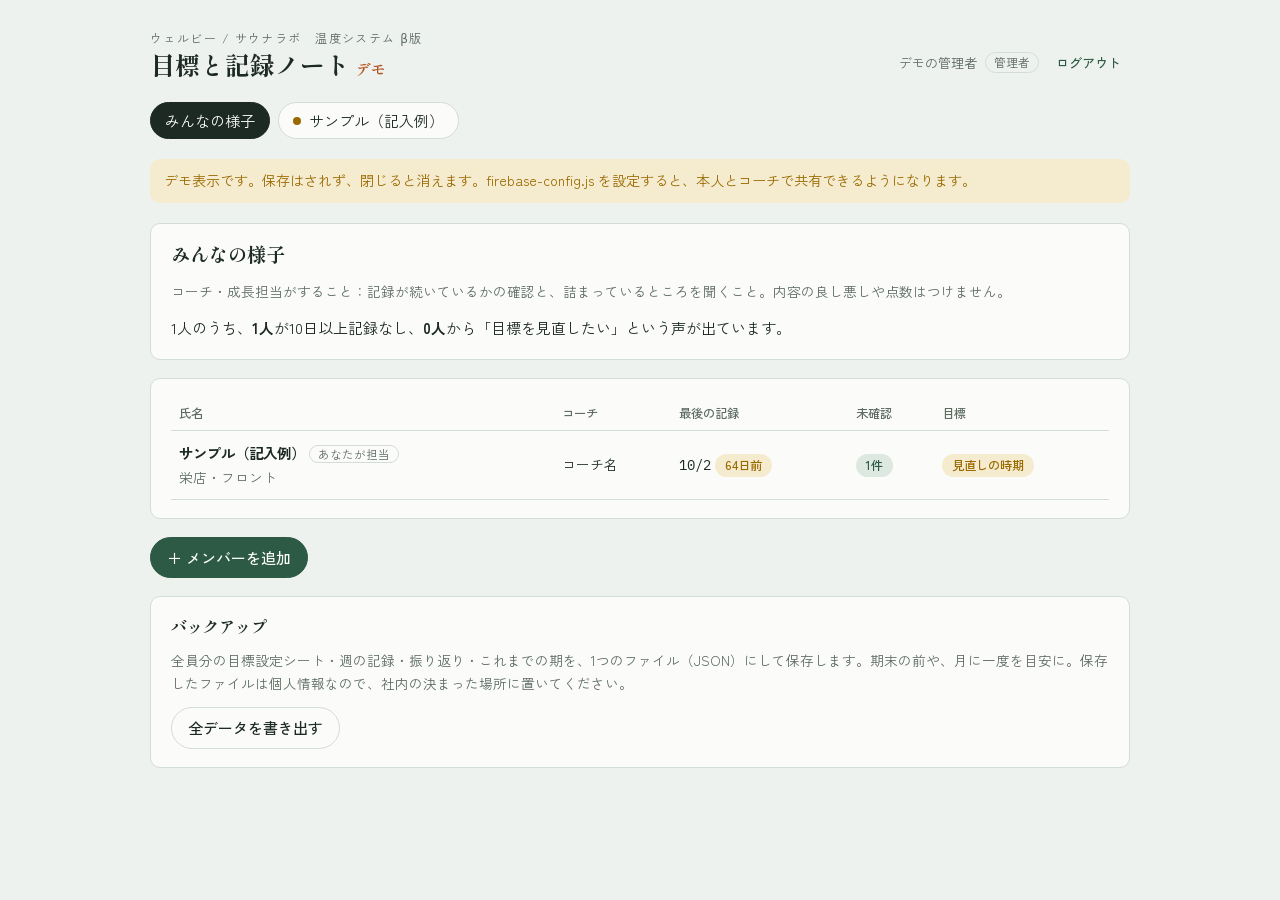
==== demo.html @ bc0bc082 "Add files via upload" ====
<!doctype html>
<html lang="ja">
<head>
<meta charset="utf-8">
<meta name="viewport" content="width=device-width,initial-scale=1,viewport-fit=cover">
<meta name="robots" content="noindex">
<title>目標と記録ノート（デモ）</title>
<link rel="preconnect" href="https://fonts.googleapis.com">
<link rel="preconnect" href="https://fonts.gstatic.com" crossorigin>
<link rel="stylesheet" href="https://fonts.googleapis.com/css2?family=Shippori+Mincho:wght@600;700&family=Zen+Kaku+Gothic+New:wght@400;500;700&family=IBM+Plex+Mono:wght@500&display=swap">
<link rel="stylesheet" href="style.css">
</head>
<body>
<div class="wrap">
  <header class="top">
    <div class="brand">
      <small>ウェルビー / サウナラボ　温度システム β版</small>
      <h1>目標と記録ノート <span style="font-size:.6em;color:var(--ember)">デモ</span></h1>
    </div>
    <div id="account" class="account"></div>
  </header>
  <div class="people" id="people"></div>
  <div id="notice" class="notice" hidden></div>
  <main id="main">
    <div class="card emptystate">
      <h2>読み込んでいます</h2>
      <p class="muted">目標設定シートと週次記録を、ひとつの画面で書いて見返せるノートです。</p>
    </div>
  </main>
</div>
<div id="toast" class="toast" hidden></div>
<script src="demo-data.js"></script>
<script src="app.js"></script>
</body>
</html>
---- style.css ----
/* 目標と記録ノート — 上に「つながりの1本」、その下に4つのタブ。記録のたびに目標を読む流れを画面の順番でつくる */
:root{
  --bg:#EEF2EE;          /* 朝霧 */
  --paper:#FBFCFA;
  --ink:#1D2A23;
  --muted:#5D6B63;
  --line:#D3DCD5;
  --forest:#2D5A45;      /* 杉 */
  --forest-soft:#DCE8E0;
  --ember:#B5531F;       /* ストーブの熾火 */
  --ember-soft:#F6E3D6;
  --ok:#2F7A4F; --ok-soft:#DDEFE3;
  --warn:#9A6A00; --warn-soft:#F5EBCF;
  --font-display:"Shippori Mincho","Hiragino Mincho ProN","Yu Mincho",serif;
  --font-body:"Zen Kaku Gothic New","Hiragino Kaku Gothic ProN","Yu Gothic",system-ui,sans-serif;
  --font-num:"IBM Plex Mono",ui-monospace,monospace;
  --r:10px;
  color-scheme:light;  /* 端末がダークモードでも、いつも明るい画面で表示する */
}
*{box-sizing:border-box}
body{background:var(--bg);color:var(--ink);font-family:var(--font-body);font-size:15px;line-height:1.7;padding:0 16px;padding-block:20px 60px}
.wrap{max-width:980px;margin:0 auto;display:flex;flex-direction:column;gap:20px}
h1,h2,h3{font-family:var(--font-display);text-wrap:balance;margin:0;line-height:1.35}
h1{font-size:1.55rem}
h2{font-size:1.2rem}
h3{font-size:1.02rem}
p{margin:0}
.muted{color:var(--muted)}
.small{font-size:.85rem}
.num{font-family:var(--font-num);font-variant-numeric:tabular-nums}
button,input,textarea,select{font:inherit;color:inherit}
button{cursor:pointer}
:focus-visible{outline:2px solid var(--ember);outline-offset:2px}

header.top{display:flex;flex-wrap:wrap;align-items:flex-end;justify-content:space-between;gap:12px}
.brand small{display:block;font-size:.75rem;letter-spacing:.12em;color:var(--muted)}
.notice{background:var(--warn-soft);color:var(--warn);border-radius:var(--r);padding:10px 14px;font-size:.88rem}

.btn{border:1px solid var(--line);background:var(--paper);border-radius:999px;padding:7px 16px;font-weight:500}
.btn:hover{border-color:var(--forest)}
.btn.primary{background:var(--forest);border-color:var(--forest);color:var(--paper)}
.btn.ember{background:var(--ember);border-color:var(--ember);color:var(--paper)}
.btn.ghost{background:transparent;border-color:transparent;color:var(--forest);padding-inline:8px}
.btn:disabled{opacity:.5;cursor:default}

.people{display:flex;flex-wrap:wrap;gap:8px;align-items:center}
.chip-person{border:1px solid var(--line);background:var(--paper);border-radius:999px;padding:5px 14px;display:inline-flex;gap:8px;align-items:center}
.chip-person[aria-pressed="true"]{background:var(--ink);color:var(--paper);border-color:var(--ink)}
.dot{width:8px;height:8px;border-radius:50%;background:var(--line);flex:none}
.dot.warn{background:var(--warn)} .dot.ember{background:var(--ember)} .dot.ok{background:var(--ok)}

.pill{display:inline-flex;align-items:center;gap:4px;border-radius:999px;padding:1px 10px;font-size:.78rem;font-weight:500;white-space:nowrap}
.pill.ok{background:var(--ok-soft);color:var(--ok)}
.pill.warn{background:var(--warn-soft);color:var(--warn)}
.pill.ember{background:var(--ember-soft);color:var(--ember)}
.pill.plain{background:var(--forest-soft);color:var(--forest)}

/* つながりの1本 */
.chain{background:var(--paper);border:1px solid var(--line);border-radius:14px;padding:20px 22px;display:grid;gap:4px}
.chain-head{display:flex;flex-wrap:wrap;gap:10px;justify-content:space-between;align-items:center;margin-bottom:8px}
.link{display:grid;grid-template-columns:96px 1fr;gap:12px;padding:8px 0}
.link .lab{font-size:.75rem;letter-spacing:.08em;color:var(--muted);padding-top:3px}
.link .val{min-width:0}
.arrow{grid-column:2;color:var(--line);font-size:.8rem;line-height:1;padding-left:2px}
.mission{font-family:var(--font-display);font-size:1.12rem}
.goal-line{display:flex;gap:10px;align-items:baseline}
.goal-line .gno{font-family:var(--font-num);font-size:.8rem;color:var(--ember);flex:none}
.forwhat{background:linear-gradient(transparent 62%,var(--ember-soft) 62%)}
.empty-val{color:var(--muted);font-style:normal}
@media (max-width:560px){.link{grid-template-columns:1fr;gap:2px}.arrow{grid-column:1}}

.nudge{display:flex;flex-wrap:wrap;gap:12px;align-items:center;justify-content:space-between;background:var(--ember-soft);border-radius:var(--r);padding:12px 16px}
.nudge p{color:var(--ember);font-weight:500}

/* tabs */
.tabs{display:flex;gap:4px;border-bottom:1px solid var(--line);overflow-x:auto}
.tab{border:0;background:transparent;padding:10px 14px;border-bottom:3px solid transparent;color:var(--muted);font-weight:500;white-space:nowrap}
.tab[aria-selected="true"]{color:var(--ink);border-color:var(--forest)}

.panel{display:flex;flex-direction:column;gap:18px}
.card{background:var(--paper);border:1px solid var(--line);border-radius:var(--r);padding:18px 20px;display:flex;flex-direction:column;gap:12px}
.step{display:flex;gap:12px;align-items:baseline}
.step .sn{font-family:var(--font-num);color:var(--paper);background:var(--forest);border-radius:50%;width:24px;height:24px;display:inline-grid;place-items:center;font-size:.8rem;flex:none}
.hint{font-size:.85rem;color:var(--muted)}

label.f{display:flex;flex-direction:column;gap:4px;font-size:.88rem;font-weight:500;min-width:0}
label.f span.h{font-weight:400;color:var(--muted);font-size:.8rem}
input[type=text],input[type=number],input[type=date],textarea,select{width:100%;border:1px solid var(--line);border-radius:8px;background:var(--bg);padding:8px 10px;font-weight:400}
textarea{min-height:64px;resize:vertical}
.grid2{display:grid;grid-template-columns:repeat(auto-fit,minmax(240px,1fr));gap:12px}
.grid3{display:grid;grid-template-columns:repeat(auto-fit,minmax(200px,1fr));gap:12px}

.readout{border-left:3px solid var(--ember);padding:6px 0 6px 14px;font-family:var(--font-display);font-size:1.02rem}
.choice{display:flex;flex-wrap:wrap;gap:6px}
.choice label{border:1px solid var(--line);border-radius:999px;padding:4px 14px;font-size:.88rem;cursor:pointer;background:var(--paper)}
.choice input{position:absolute;opacity:0;pointer-events:none}
.choice input:checked+span{font-weight:700}
.choice label:has(input:checked){background:var(--forest);border-color:var(--forest);color:var(--paper)}
.choice label:has(input[value=change]:checked){background:var(--ember);border-color:var(--ember)}
.choice label:has(input:focus-visible){outline:2px solid var(--ember);outline-offset:2px}

.goalcheck{display:flex;flex-direction:column;gap:8px;padding:12px 0;border-top:1px dashed var(--line)}
.goalcheck:first-of-type{border-top:0}

.numrow{display:grid;grid-template-columns:1fr 120px;gap:10px;align-items:center;padding:6px 0}
.numrow .meta{font-size:.8rem;color:var(--muted)}

/* timeline */
.tl{display:flex;flex-direction:column}
.tl-item{display:grid;grid-template-columns:90px 1fr;gap:14px;padding:14px 0;border-top:1px solid var(--line)}
.tl-item:first-child{border-top:0}
.tl-date{font-family:var(--font-num);font-size:.85rem;color:var(--muted)}
.tl-body{display:flex;flex-direction:column;gap:6px;min-width:0}
.tl-vals{display:flex;flex-wrap:wrap;gap:6px}
.kv{font-size:.88rem}
.kv b{font-weight:500;color:var(--muted);margin-right:6px;font-size:.78rem}
@media (max-width:560px){.tl-item{grid-template-columns:1fr;gap:4px}}

.charts{display:grid;grid-template-columns:repeat(auto-fit,minmax(260px,1fr));gap:12px}
.chart svg{width:100%;height:auto;display:block}
.chart .t{font-size:.85rem;font-weight:500}

table.team{width:100%;min-width:560px;border-collapse:collapse;font-size:.9rem}
table.team th{text-align:left;font-weight:500;color:var(--muted);font-size:.78rem;padding:6px 8px;border-bottom:1px solid var(--line);white-space:nowrap}
table.team td{padding:10px 8px;border-bottom:1px solid var(--line);vertical-align:middle}
table.team tr.row{cursor:pointer}
table.team tr.row:hover td{background:var(--forest-soft)}
.tablewrap{overflow-x:auto}

details.sec{background:var(--paper);border:1px solid var(--line);border-radius:var(--r)}
details.sec>summary{cursor:pointer;padding:14px 20px;font-family:var(--font-display);font-weight:700;font-size:1.05rem;list-style:none;display:flex;justify-content:space-between;gap:10px}
details.sec>summary::after{content:"＋";color:var(--muted);font-family:var(--font-body)}
details.sec[open]>summary::after{content:"－"}
details.sec>.in{padding:0 20px 20px;display:flex;flex-direction:column;gap:14px}
.checks{display:flex;flex-direction:column;gap:6px;font-size:.9rem}
.checks label{display:flex;gap:8px;align-items:flex-start}
.checks input{margin-top:5px}
.goalbox{border:1px solid var(--line);border-radius:var(--r);padding:14px;display:flex;flex-direction:column;gap:12px;background:var(--bg)}
.savebar{position:sticky;bottom:0;padding:12px 0 calc(12px + env(safe-area-inset-bottom,0px));background:linear-gradient(transparent,var(--bg) 30%);display:flex;flex-wrap:wrap;gap:10px;align-items:center;justify-content:flex-end}
.toast{position:fixed;left:50%;transform:translateX(-50%);bottom:calc(24px + env(safe-area-inset-bottom,0px));background:var(--ink);color:var(--paper);padding:8px 18px;border-radius:999px;font-size:.9rem;z-index:10}
.hist{font-size:.85rem;display:flex;flex-direction:column;gap:8px}
.hist div{border-left:2px solid var(--line);padding-left:10px}
.emptystate{text-align:left;padding:28px 22px;display:flex;flex-direction:column;gap:10px}
.confirm-inline{display:flex;gap:8px;align-items:center;flex-wrap:wrap}
@media (prefers-reduced-motion: reduce){*{transition:none!important}}

/* ---- ログイン・アカウント ---- */
.account{display:flex;align-items:center;gap:8px;font-size:.82rem;color:var(--muted)}
.login{max-width:440px;margin:24px auto 0;width:100%}
.login .or{display:flex;align-items:center;gap:10px;color:var(--muted);font-size:.8rem}
.login .or::before,.login .or::after{content:"";flex:1;border-top:1px solid var(--line)}
.btn.google{display:flex;justify-content:center;gap:10px;align-items:center;width:100%;padding:10px 16px}
.btn.wide{width:100%;padding:10px 16px}
.segment{display:flex;gap:4px;background:var(--bg);border-radius:999px;padding:3px}
.segment button{flex:1;border:0;background:transparent;border-radius:999px;padding:6px 8px;font-size:.85rem;color:var(--muted)}
.segment button[aria-pressed="true"]{background:var(--paper);color:var(--ink);font-weight:700}
.err{color:var(--ember);font-size:.85rem}
.role{white-space:nowrap;font-size:.72rem;border:1px solid var(--line);border-radius:999px;padding:0 8px;color:var(--muted)}
.coachnote{background:var(--forest-soft);border-radius:8px;padding:8px 12px;font-size:.88rem}
.coachnote b{color:var(--forest);font-weight:700;margin-right:6px;font-size:.78rem}
.inline-form{display:flex;gap:8px;align-items:flex-start;flex-wrap:wrap}
.inline-form textarea{flex:1;min-width:200px;min-height:44px}
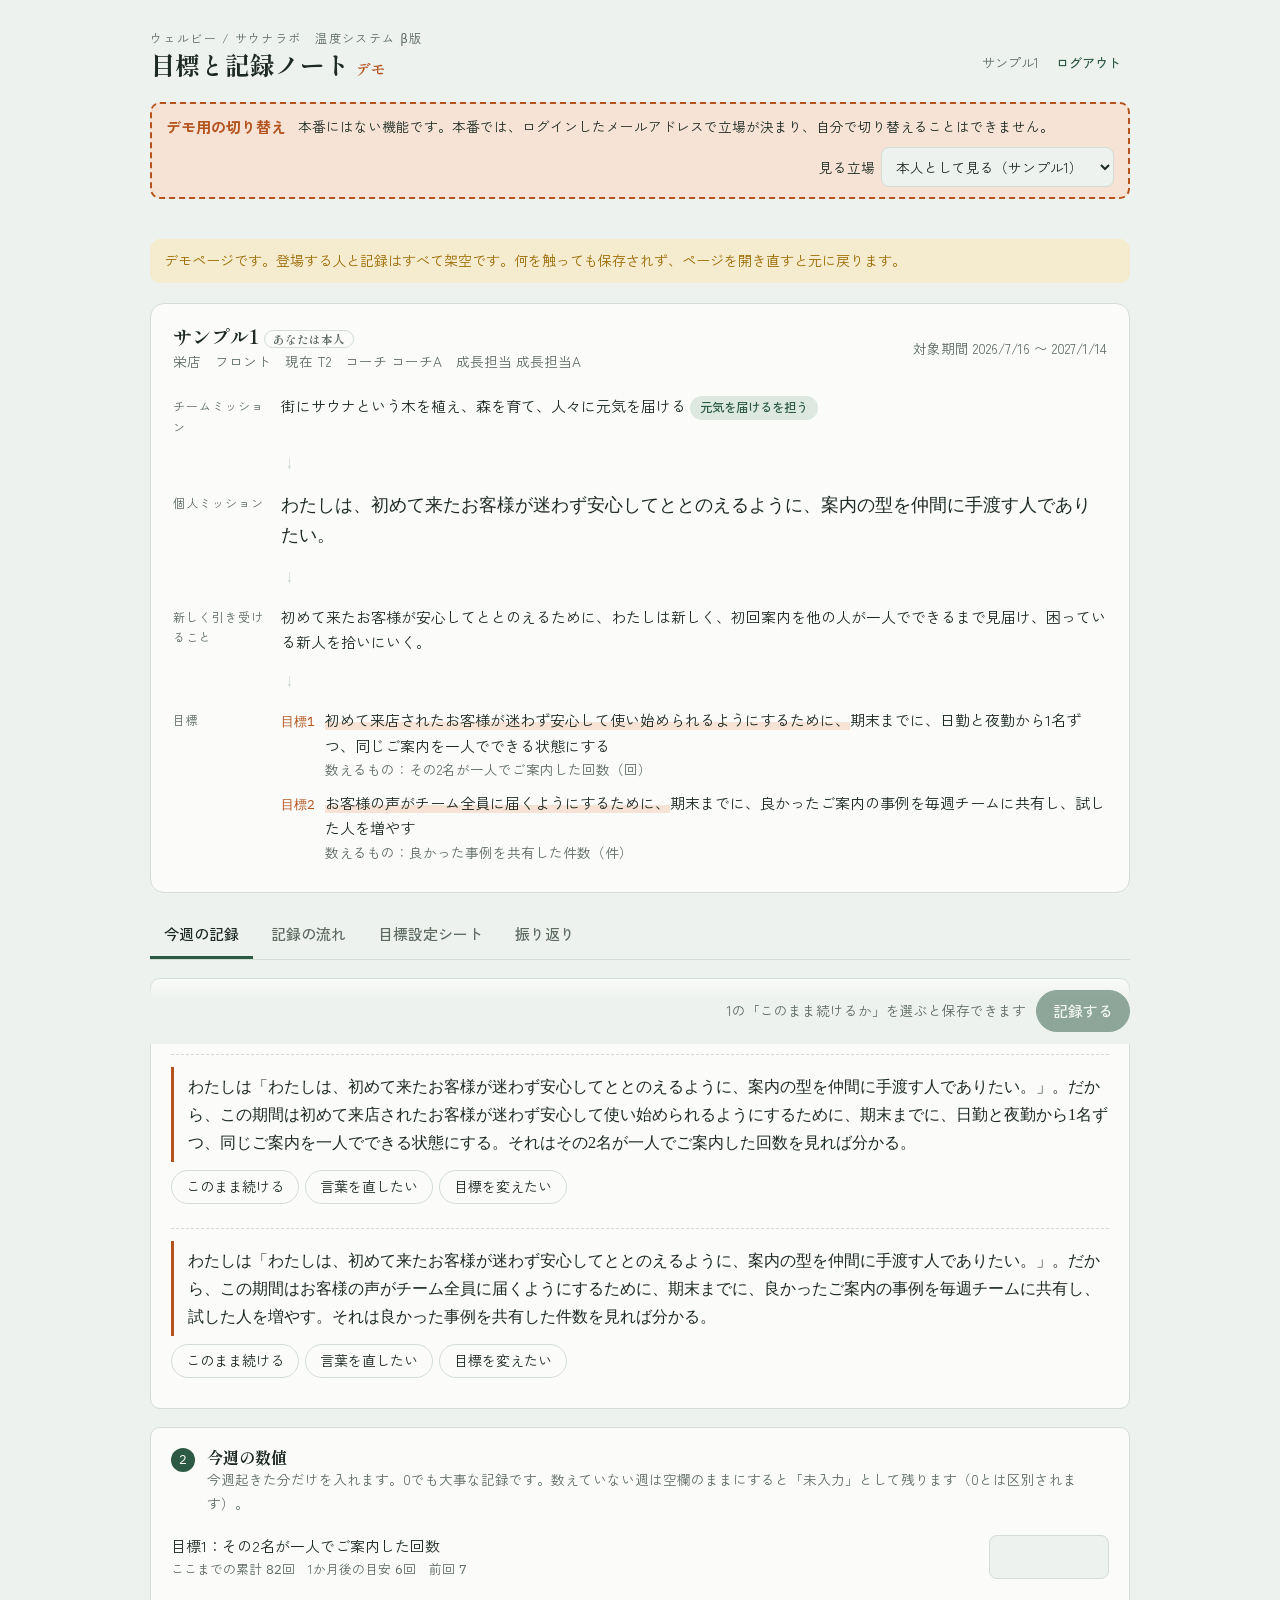
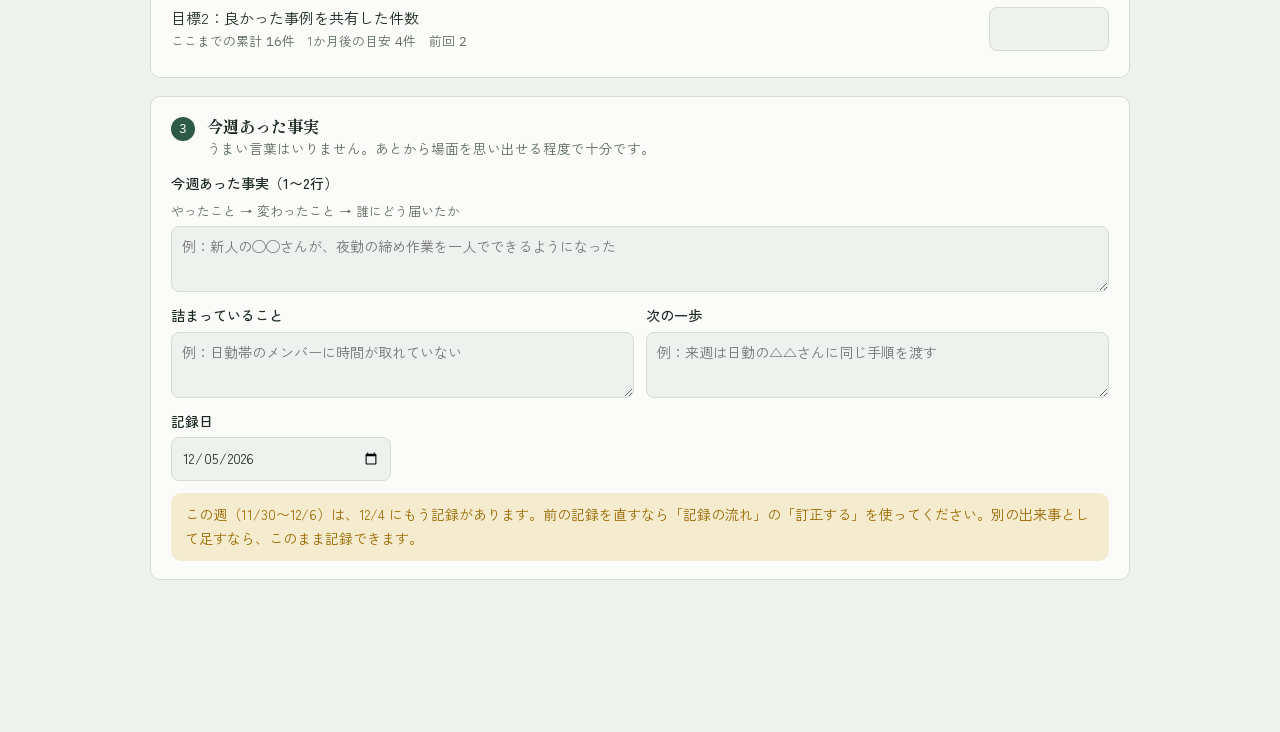
==== commit 531bb4d9: "Add files via upload" ====
--- a/demo.html
+++ b/demo.html
@@ -19,6 +19,7 @@
     </div>
     <div id="account" class="account"></div>
   </header>
+  <div id="demoBar" class="demobar" hidden></div>
   <div class="people" id="people"></div>
   <div id="notice" class="notice" hidden></div>
   <main id="main">
--- a/style.css
+++ b/style.css
@@ -161,3 +161,7 @@
 .coachnote b{color:var(--forest);font-weight:700;margin-right:6px;font-size:.78rem}
 .inline-form{display:flex;gap:8px;align-items:flex-start;flex-wrap:wrap}
 .inline-form textarea{flex:1;min-width:200px;min-height:44px}
+
+/* ---- デモページ専用の帯（本番では出ない） ---- */
+.demobar{display:flex;flex-wrap:wrap;gap:8px 12px;align-items:center;border:2px dashed var(--ember);background:var(--ember-soft);color:var(--ink);border-radius:var(--r);padding:10px 14px}
+.demobar b{color:var(--ember)}
